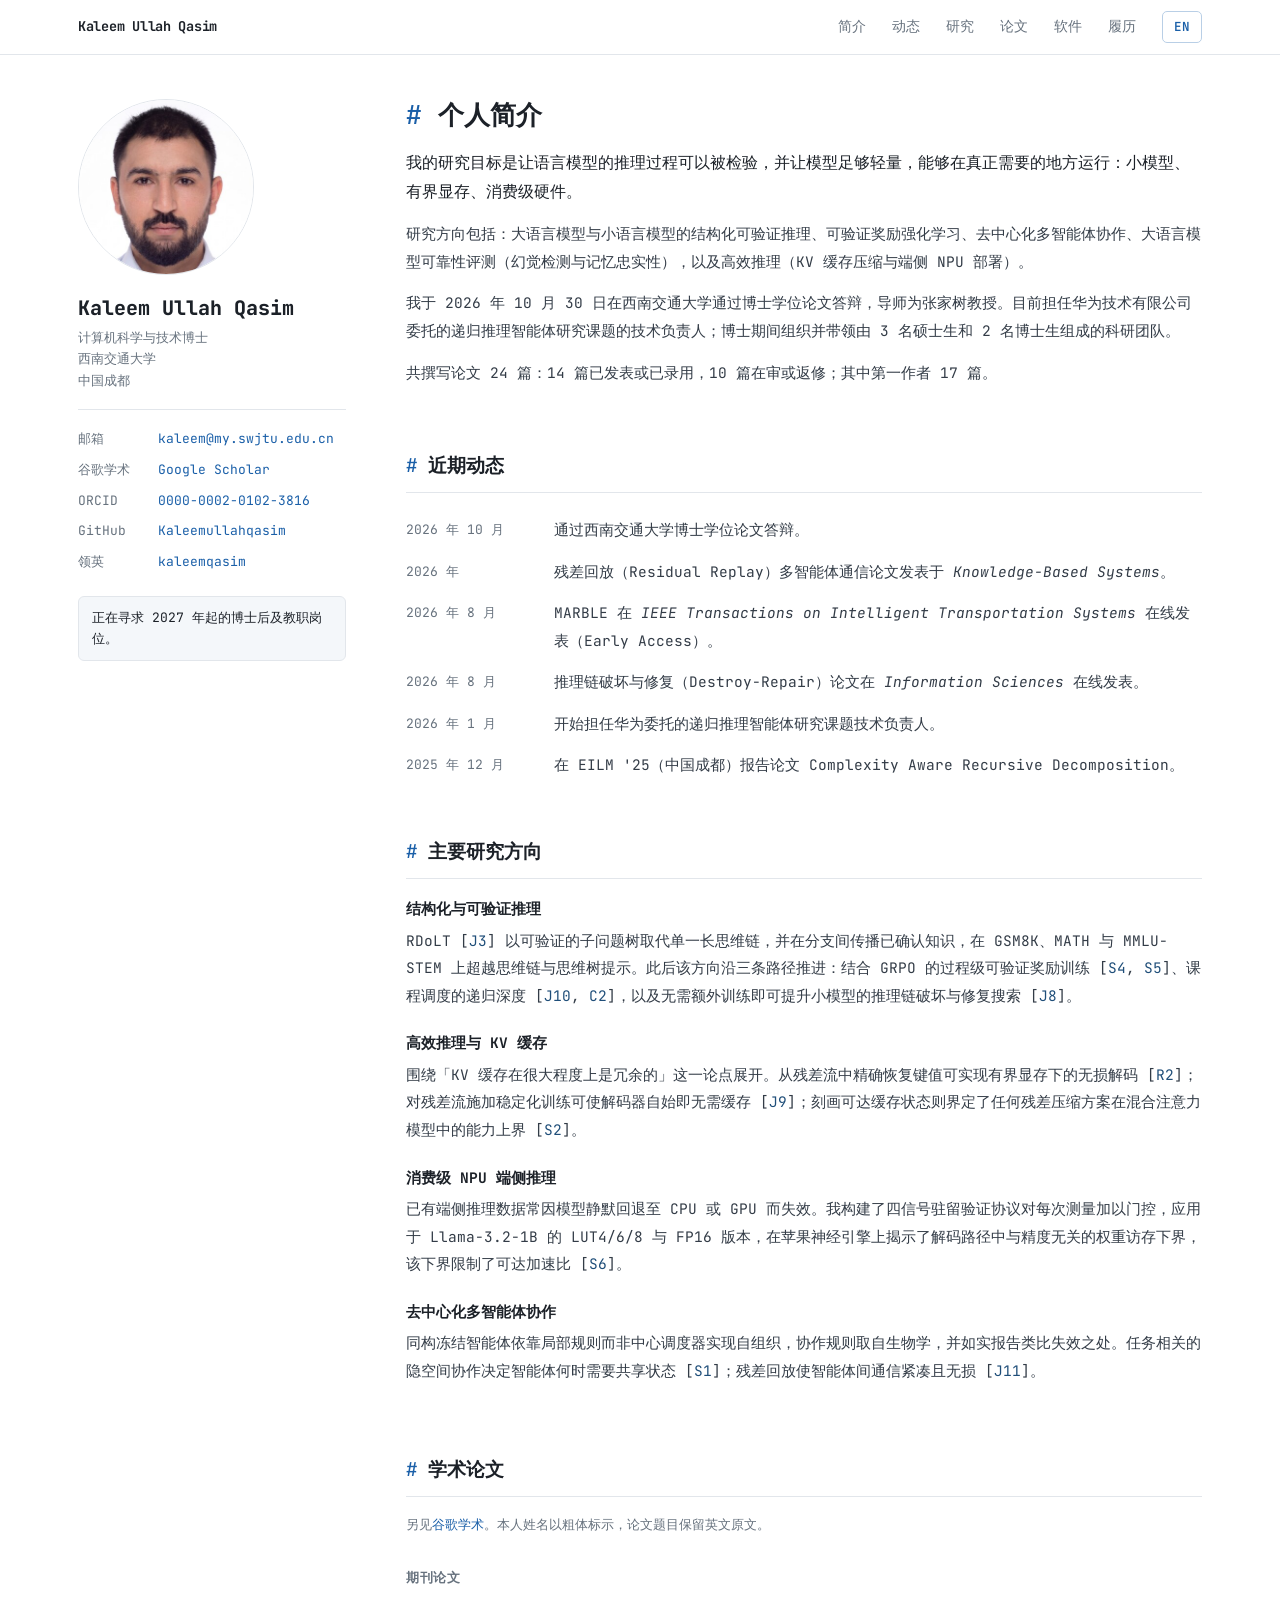
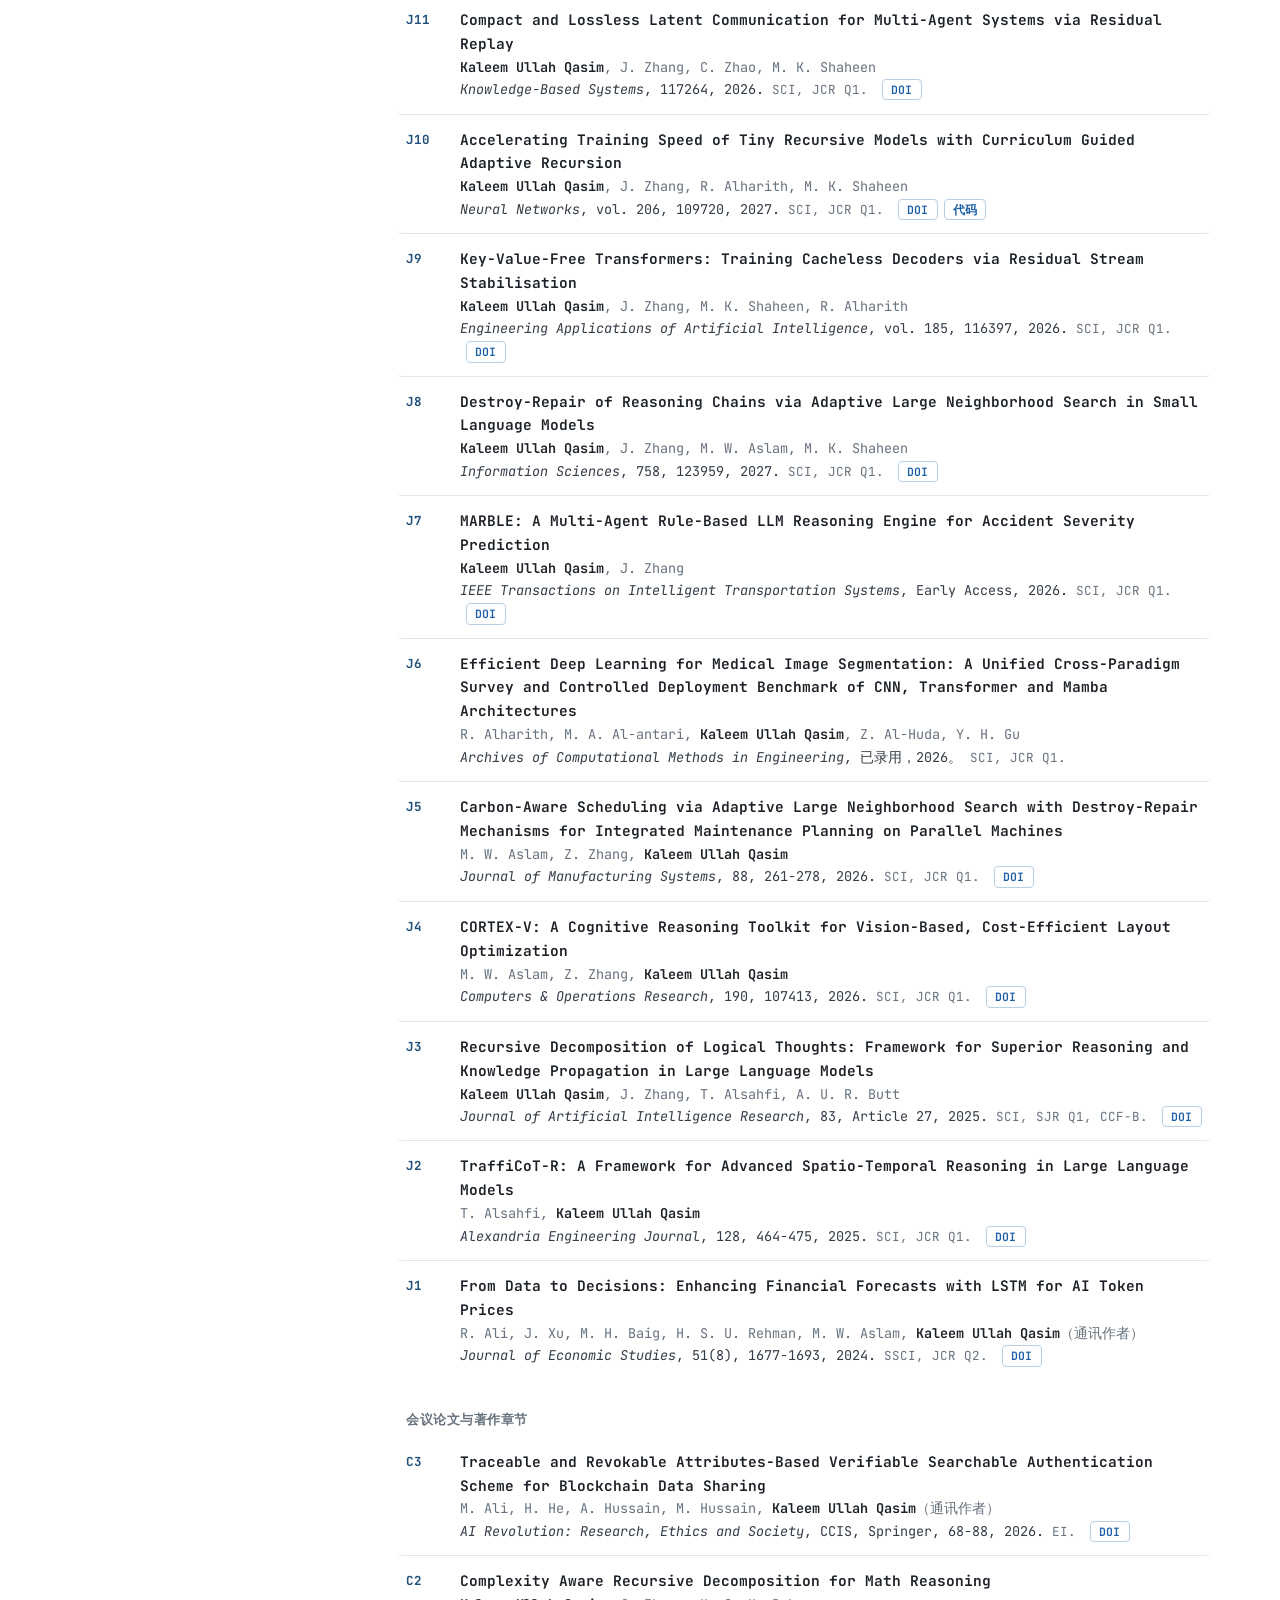
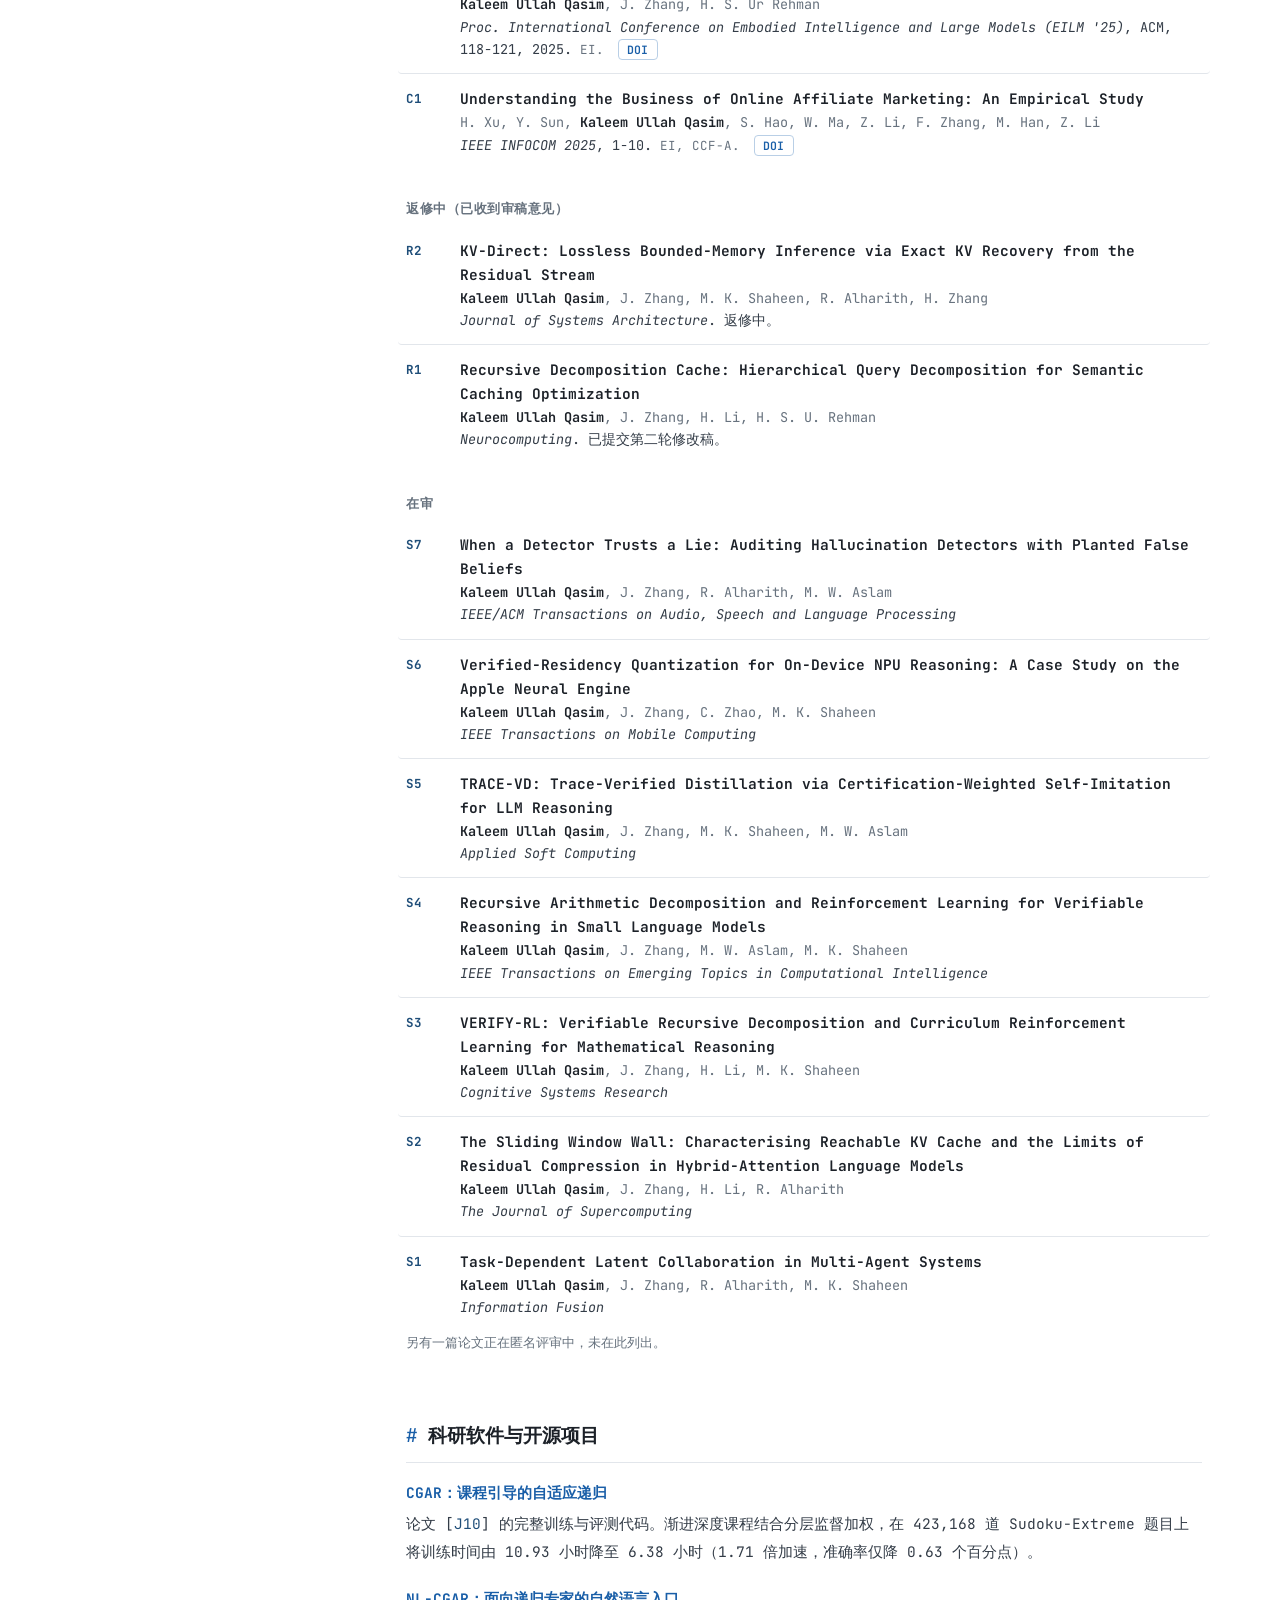
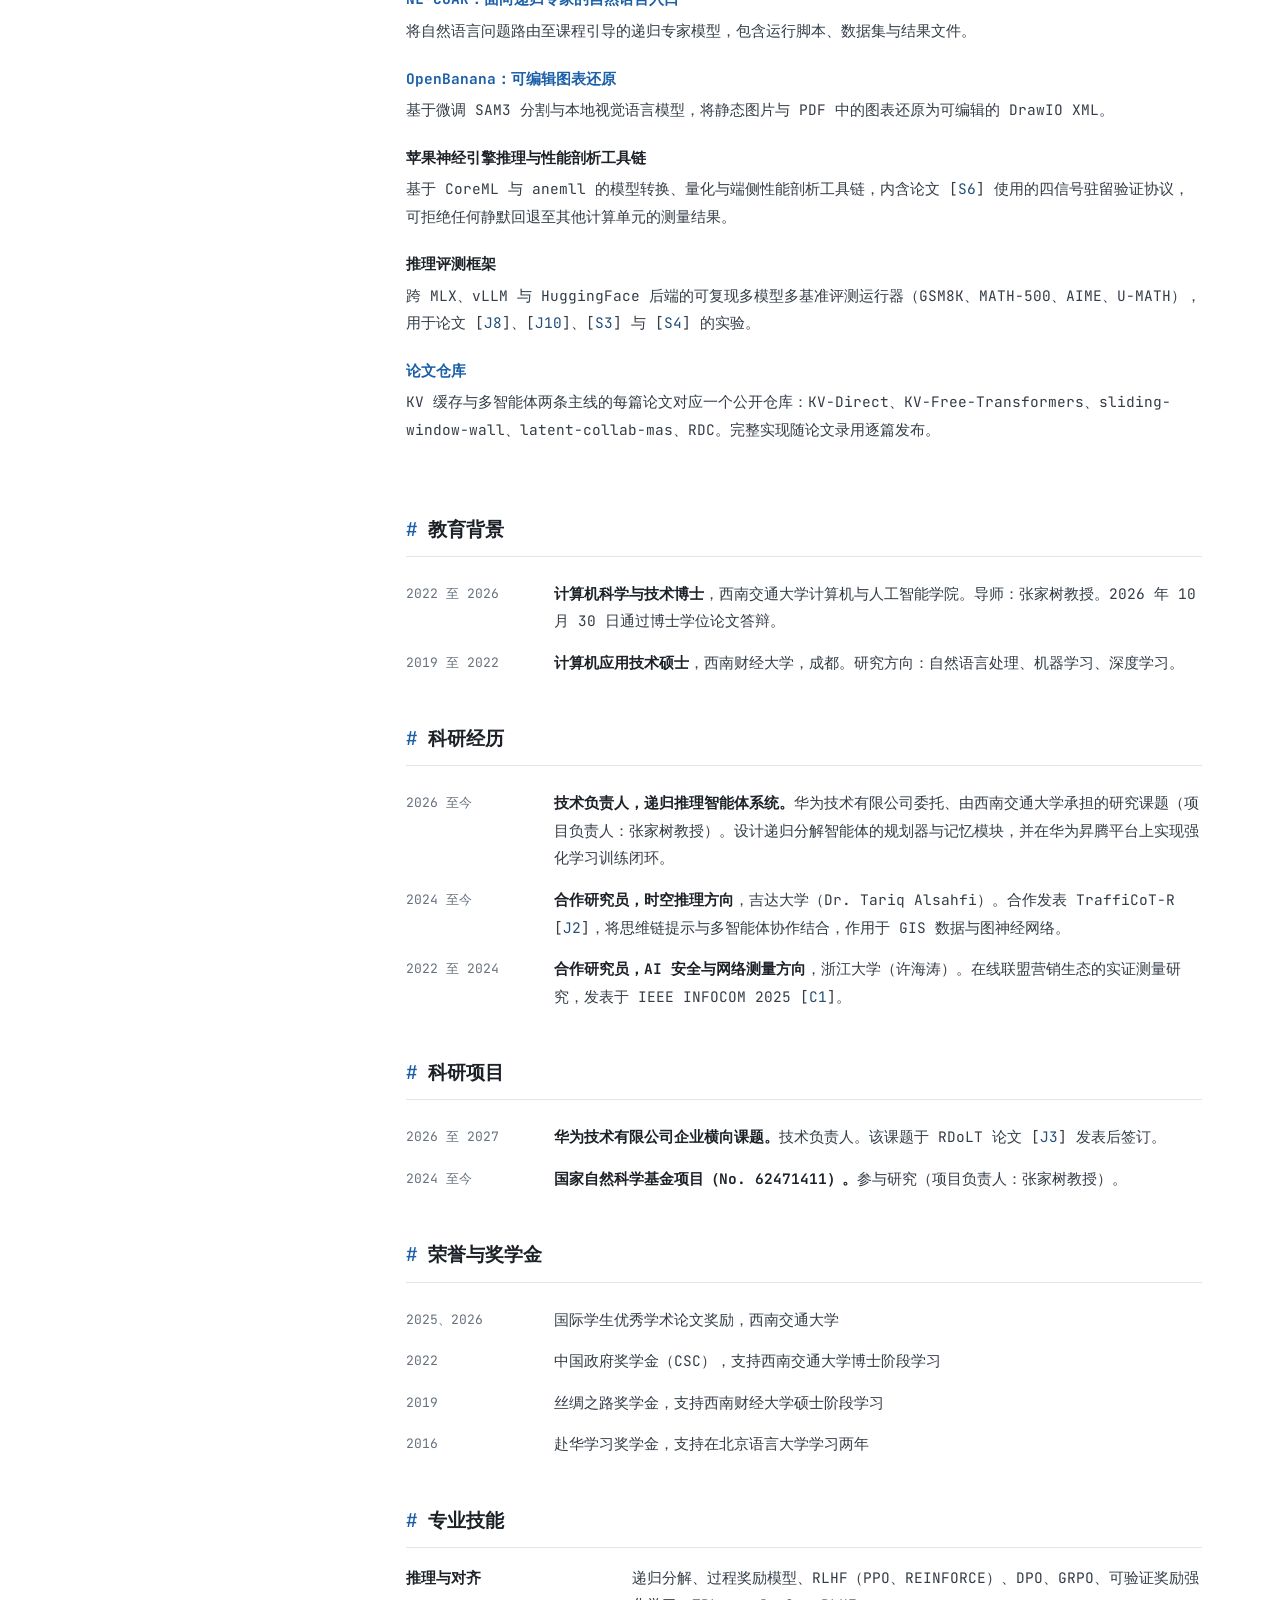
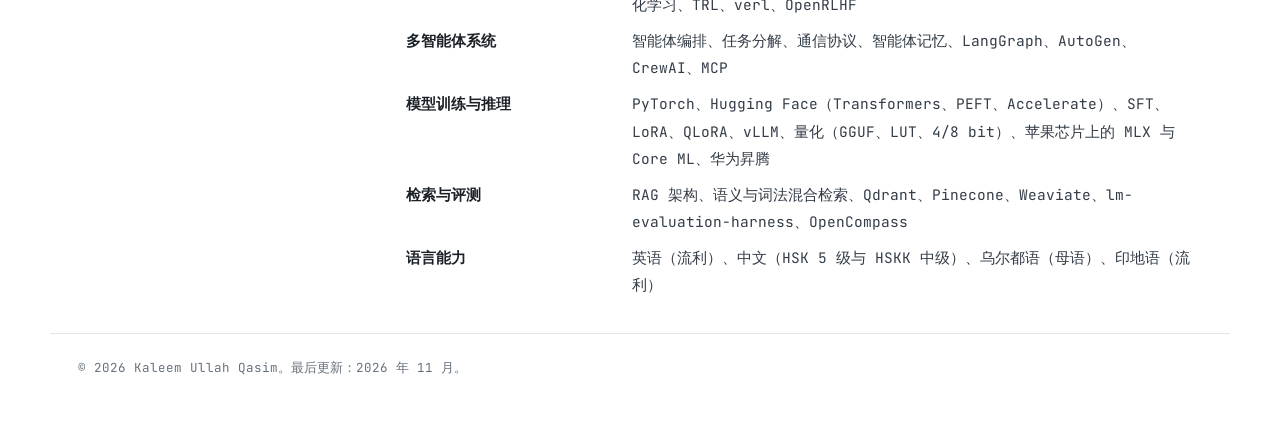
==== zh/index.html @ 7a874a86 "Add Chinese version with language switch, sitemap, robots and search metadata Co-Authored-By: Claude" ====
<!doctype html>
<html lang="zh-CN">
<head>
<meta charset="utf-8">
<meta name="viewport" content="width=device-width, initial-scale=1">
<title>Kaleem Ullah Qasim | 大语言模型推理、多智能体协作与高效推理研究</title>
<meta name="description" content="Kaleem Ullah Qasim，西南交通大学计算机科学与技术博士，研究大语言模型推理、可验证奖励强化学习、多智能体协作、KV 缓存压缩与端侧 NPU 推理。论文、代码与履历。">
<meta name="author" content="Kaleem Ullah Qasim">
<meta name="robots" content="index, follow, max-image-preview:large">
<meta name="theme-color" content="#1f4e79">
<link rel="canonical" href="https://kaleemullahqasim.github.io/zh/">
<link rel="alternate" hreflang="en" href="https://kaleemullahqasim.github.io/">
<link rel="alternate" hreflang="zh-CN" href="https://kaleemullahqasim.github.io/zh/">
<link rel="alternate" hreflang="x-default" href="https://kaleemullahqasim.github.io/">
<meta property="og:type" content="profile">
<meta property="og:site_name" content="Kaleem Ullah Qasim">
<meta property="og:title" content="Kaleem Ullah Qasim | 大语言模型推理、多智能体协作与高效推理研究">
<meta property="og:description" content="Kaleem Ullah Qasim，西南交通大学计算机科学与技术博士，研究大语言模型推理、可验证奖励强化学习、多智能体协作、KV 缓存压缩与端侧 NPU 推理。论文、代码与履历。">
<meta property="og:url" content="https://kaleemullahqasim.github.io/zh/">
<meta property="og:image" content="https://kaleemullahqasim.github.io/photo.jpg">
<meta property="og:locale" content="zh_CN">
<meta property="og:locale:alternate" content="en_US">
<meta property="profile:first_name" content="Kaleem Ullah">
<meta property="profile:last_name" content="Qasim">
<meta name="twitter:card" content="summary">
<meta name="twitter:title" content="Kaleem Ullah Qasim | 大语言模型推理、多智能体协作与高效推理研究">
<meta name="twitter:description" content="Kaleem Ullah Qasim，西南交通大学计算机科学与技术博士，研究大语言模型推理、可验证奖励强化学习、多智能体协作、KV 缓存压缩与端侧 NPU 推理。论文、代码与履历。">
<meta name="twitter:image" content="https://kaleemullahqasim.github.io/photo.jpg">
<link rel="icon" href="../favicon.svg" type="image/svg+xml">
<link rel="preload" href="../fonts/jetbrains-mono-latin-wght-normal.woff2" as="font" type="font/woff2" crossorigin>
<link rel="stylesheet" href="../style.css">
<script type="application/ld+json">
{"@context": "https://schema.org", "@type": "ProfilePage", "inLanguage": "zh-CN", "url": "https://kaleemullahqasim.github.io/zh/", "mainEntity": {"@type": "Person", "name": "Kaleem Ullah Qasim", "alternateName": ["Kaleem Qasim", "K. U. Qasim"], "url": "https://kaleemullahqasim.github.io/", "image": "https://kaleemullahqasim.github.io/photo.jpg", "jobTitle": "AI Researcher, PhD in Computer Science and Technology", "description": "Researcher in LLM reasoning, multi-agent coordination, KV cache compression and on-device NPU inference.", "affiliation": {"@type": "CollegeOrUniversity", "name": "Southwest Jiaotong University", "alternateName": "西南交通大学", "url": "https://www.swjtu.edu.cn/"}, "alumniOf": [{"@type": "CollegeOrUniversity", "name": "Southwest Jiaotong University"}, {"@type": "CollegeOrUniversity", "name": "Southwestern University of Finance and Economics"}], "address": {"@type": "PostalAddress", "addressLocality": "Chengdu", "addressCountry": "CN"}, "email": "mailto:kaleem@my.swjtu.edu.cn", "knowsAbout": ["Large language models", "LLM reasoning", "Small language models", "Recursive decomposition", "Reinforcement learning with verifiable rewards", "Multi-agent systems", "KV cache compression", "Efficient inference", "On-device NPU inference", "Hallucination detection"], "knowsLanguage": ["en", "zh", "ur", "hi"], "sameAs": ["https://scholar.google.com/citations?user=MIH9DcUAAAAJ", "https://orcid.org/0000-0002-0102-3816", "https://github.com/Kaleemullahqasim", "https://linkedin.com/in/kaleemqasim"]}}
</script>
</head>
<body id="top">

<nav>
  <div class="inner">
    <a class="brand" href="#top">Kaleem Ullah Qasim</a>
    <a href="#about">简介</a>
    <a href="#news">动态</a>
    <a href="#research">研究</a>
    <a href="#publications">论文</a>
    <a href="#software">软件</a>
    <a href="#cv">履历</a>
    <a class="lang" href="../" hreflang="en" lang="en" title="Switch to English">EN</a>
  </div>
</nav>

<div class="page">

<aside>
  <img src="../photo.jpg" alt="Kaleem Ullah Qasim 的照片" width="176" height="176">
  <h1 class="name">Kaleem Ullah Qasim</h1>
  <p class="role">计算机科学与技术博士<br>西南交通大学<br>中国成都</p>
  <ul>
    <li><span>邮箱</span><a href="mailto:kaleem@my.swjtu.edu.cn">kaleem@my.swjtu.edu.cn</a></li>
    <li><span>谷歌学术</span><a href="https://scholar.google.com/citations?user=MIH9DcUAAAAJ">Google Scholar</a></li>
    <li><span>ORCID</span><a href="https://orcid.org/0000-0002-0102-3816">0000-0002-0102-3816</a></li>
    <li><span>GitHub</span><a href="https://github.com/Kaleemullahqasim">Kaleemullahqasim</a></li>
    <li><span>领英</span><a href="https://linkedin.com/in/kaleemqasim">kaleemqasim</a></li>
  </ul>
  <p class="open">正在寻求 2027 年起的博士后及教职岗位。</p>
</aside>

<main>

<section id="about">
  <h2 class="top">个人简介</h2>
  <p class="lead">我的研究目标是让语言模型的推理过程可以被检验，并让模型足够轻量，能够在真正需要的地方运行：小模型、有界显存、消费级硬件。</p>
  <p>研究方向包括：大语言模型与小语言模型的结构化可验证推理、可验证奖励强化学习、去中心化多智能体协作、大语言模型可靠性评测（幻觉检测与记忆忠实性），以及高效推理（KV 缓存压缩与端侧 NPU 部署）。</p>
  <p>我于 2026 年 10 月 30 日在西南交通大学通过博士学位论文答辩，导师为张家树教授。目前担任华为技术有限公司委托的递归推理智能体研究课题的技术负责人；博士期间组织并带领由 3 名硕士生和 2 名博士生组成的科研团队。</p>
  <p>共撰写论文 24 篇：14 篇已发表或已录用，10 篇在审或返修；其中第一作者 17 篇。</p>
</section>

<section id="news">
  <h2>近期动态</h2>
  <ul class="rows">
    <li><span class="when">2026 年 10 月</span><span>通过西南交通大学博士学位论文答辩。</span></li>
    <li><span class="when">2026 年</span><span>残差回放（Residual Replay）多智能体通信论文发表于 <i>Knowledge-Based Systems</i>。</span></li>
    <li><span class="when">2026 年 8 月</span><span>MARBLE 在 <i>IEEE Transactions on Intelligent Transportation Systems</i> 在线发表（Early Access）。</span></li>
    <li><span class="when">2026 年 8 月</span><span>推理链破坏与修复（Destroy-Repair）论文在 <i>Information Sciences</i> 在线发表。</span></li>
    <li><span class="when">2026 年 1 月</span><span>开始担任华为委托的递归推理智能体研究课题技术负责人。</span></li>
    <li><span class="when">2025 年 12 月</span><span>在 EILM '25（中国成都）报告论文 Complexity Aware Recursive Decomposition。</span></li>
  </ul>
</section>

<section id="research">
  <h2>主要研究方向</h2>
  <div class="block">
    <h3>结构化与可验证推理</h3>
    <p>RDoLT [<a class="ref" href="#J3">J3</a>] 以可验证的子问题树取代单一长思维链，并在分支间传播已确认知识，在 GSM8K、MATH 与 MMLU-STEM 上超越思维链与思维树提示。此后该方向沿三条路径推进：结合 GRPO 的过程级可验证奖励训练 [<a class="ref" href="#S4">S4</a>, <a class="ref" href="#S5">S5</a>]、课程调度的递归深度 [<a class="ref" href="#J10">J10</a>, <a class="ref" href="#C2">C2</a>]，以及无需额外训练即可提升小模型的推理链破坏与修复搜索 [<a class="ref" href="#J8">J8</a>]。</p>
  </div>
  <div class="block">
    <h3>高效推理与 KV 缓存</h3>
    <p>围绕「KV 缓存在很大程度上是冗余的」这一论点展开。从残差流中精确恢复键值可实现有界显存下的无损解码 [<a class="ref" href="#R2">R2</a>]；对残差流施加稳定化训练可使解码器自始即无需缓存 [<a class="ref" href="#J9">J9</a>]；刻画可达缓存状态则界定了任何残差压缩方案在混合注意力模型中的能力上界 [<a class="ref" href="#S2">S2</a>]。</p>
  </div>
  <div class="block">
    <h3>消费级 NPU 端侧推理</h3>
    <p>已有端侧推理数据常因模型静默回退至 CPU 或 GPU 而失效。我构建了四信号驻留验证协议对每次测量加以门控，应用于 Llama-3.2-1B 的 LUT4/6/8 与 FP16 版本，在苹果神经引擎上揭示了解码路径中与精度无关的权重访存下界，该下界限制了可达加速比 [<a class="ref" href="#S6">S6</a>]。</p>
  </div>
  <div class="block">
    <h3>去中心化多智能体协作</h3>
    <p>同构冻结智能体依靠局部规则而非中心调度器实现自组织，协作规则取自生物学，并如实报告类比失效之处。任务相关的隐空间协作决定智能体何时需要共享状态 [<a class="ref" href="#S1">S1</a>]；残差回放使智能体间通信紧凑且无损 [<a class="ref" href="#J11">J11</a>]。</p>
  </div>
</section>

<section id="publications">
  <h2>学术论文</h2>
  <p class="note">另见<a href="https://scholar.google.com/citations?user=MIH9DcUAAAAJ">谷歌学术</a>。本人姓名以粗体标示，论文题目保留英文原文。</p>

  <h4>期刊论文</h4>
  <ol class="pubs">
    <li id="J11"><span class="tag">J11</span><div>
      <span class="title">Compact and Lossless Latent Communication for Multi-Agent Systems via Residual Replay</span>
      <span class="authors"><b>Kaleem Ullah Qasim</b>, J. Zhang, C. Zhao, M. K. Shaheen</span>
      <span class="venue"><i>Knowledge-Based Systems</i>, 117264, 2026. <span class="rank">SCI, JCR Q1.</span> <a class="btn" href="https://doi.org/10.1016/j.knosys.2026.117264">DOI</a></span>
    </div></li>
    <li id="J10"><span class="tag">J10</span><div>
      <span class="title">Accelerating Training Speed of Tiny Recursive Models with Curriculum Guided Adaptive Recursion</span>
      <span class="authors"><b>Kaleem Ullah Qasim</b>, J. Zhang, R. Alharith, M. K. Shaheen</span>
      <span class="venue"><i>Neural Networks</i>, vol. 206, 109720, 2027. <span class="rank">SCI, JCR Q1.</span> <a class="btn" href="https://doi.org/10.1016/j.neunet.2026.109720">DOI</a><a class="btn" href="https://github.com/Kaleemullahqasim/CGAR">代码</a></span>
    </div></li>
    <li id="J9"><span class="tag">J9</span><div>
      <span class="title">Key-Value-Free Transformers: Training Cacheless Decoders via Residual Stream Stabilisation</span>
      <span class="authors"><b>Kaleem Ullah Qasim</b>, J. Zhang, M. K. Shaheen, R. Alharith</span>
      <span class="venue"><i>Engineering Applications of Artificial Intelligence</i>, vol. 185, 116397, 2026. <span class="rank">SCI, JCR Q1.</span> <a class="btn" href="https://doi.org/10.1016/j.engappai.2026.116397">DOI</a></span>
    </div></li>
    <li id="J8"><span class="tag">J8</span><div>
      <span class="title">Destroy-Repair of Reasoning Chains via Adaptive Large Neighborhood Search in Small Language Models</span>
      <span class="authors"><b>Kaleem Ullah Qasim</b>, J. Zhang, M. W. Aslam, M. K. Shaheen</span>
      <span class="venue"><i>Information Sciences</i>, 758, 123959, 2027. <span class="rank">SCI, JCR Q1.</span> <a class="btn" href="https://doi.org/10.1016/j.ins.2026.123959">DOI</a></span>
    </div></li>
    <li id="J7"><span class="tag">J7</span><div>
      <span class="title">MARBLE: A Multi-Agent Rule-Based LLM Reasoning Engine for Accident Severity Prediction</span>
      <span class="authors"><b>Kaleem Ullah Qasim</b>, J. Zhang</span>
      <span class="venue"><i>IEEE Transactions on Intelligent Transportation Systems</i>, Early Access, 2026. <span class="rank">SCI, JCR Q1.</span> <a class="btn" href="https://doi.org/10.1109/TITS.2026.3715630">DOI</a></span>
    </div></li>
    <li id="J6"><span class="tag">J6</span><div>
      <span class="title">Efficient Deep Learning for Medical Image Segmentation: A Unified Cross-Paradigm Survey and Controlled Deployment Benchmark of CNN, Transformer and Mamba Architectures</span>
      <span class="authors">R. Alharith, M. A. Al-antari, <b>Kaleem Ullah Qasim</b>, Z. Al-Huda, Y. H. Gu</span>
      <span class="venue"><i>Archives of Computational Methods in Engineering</i>, 已录用，2026。 <span class="rank">SCI, JCR Q1.</span></span>
    </div></li>
    <li id="J5"><span class="tag">J5</span><div>
      <span class="title">Carbon-Aware Scheduling via Adaptive Large Neighborhood Search with Destroy-Repair Mechanisms for Integrated Maintenance Planning on Parallel Machines</span>
      <span class="authors">M. W. Aslam, Z. Zhang, <b>Kaleem Ullah Qasim</b></span>
      <span class="venue"><i>Journal of Manufacturing Systems</i>, 88, 261-278, 2026. <span class="rank">SCI, JCR Q1.</span> <a class="btn" href="https://doi.org/10.1016/j.jmsy.2026.06.006">DOI</a></span>
    </div></li>
    <li id="J4"><span class="tag">J4</span><div>
      <span class="title">CORTEX-V: A Cognitive Reasoning Toolkit for Vision-Based, Cost-Efficient Layout Optimization</span>
      <span class="authors">M. W. Aslam, Z. Zhang, <b>Kaleem Ullah Qasim</b></span>
      <span class="venue"><i>Computers &amp; Operations Research</i>, 190, 107413, 2026. <span class="rank">SCI, JCR Q1.</span> <a class="btn" href="https://doi.org/10.1016/j.cor.2026.107413">DOI</a></span>
    </div></li>
    <li id="J3"><span class="tag">J3</span><div>
      <span class="title">Recursive Decomposition of Logical Thoughts: Framework for Superior Reasoning and Knowledge Propagation in Large Language Models</span>
      <span class="authors"><b>Kaleem Ullah Qasim</b>, J. Zhang, T. Alsahfi, A. U. R. Butt</span>
      <span class="venue"><i>Journal of Artificial Intelligence Research</i>, 83, Article 27, 2025. <span class="rank">SCI, SJR Q1, CCF-B.</span> <a class="btn" href="https://doi.org/10.1613/jair.1.18562">DOI</a></span>
    </div></li>
    <li id="J2"><span class="tag">J2</span><div>
      <span class="title">TraffiCoT-R: A Framework for Advanced Spatio-Temporal Reasoning in Large Language Models</span>
      <span class="authors">T. Alsahfi, <b>Kaleem Ullah Qasim</b></span>
      <span class="venue"><i>Alexandria Engineering Journal</i>, 128, 464-475, 2025. <span class="rank">SCI, JCR Q1.</span> <a class="btn" href="https://doi.org/10.1016/j.aej.2025.05.027">DOI</a></span>
    </div></li>
    <li id="J1"><span class="tag">J1</span><div>
      <span class="title">From Data to Decisions: Enhancing Financial Forecasts with LSTM for AI Token Prices</span>
      <span class="authors">R. Ali, J. Xu, M. H. Baig, H. S. U. Rehman, M. W. Aslam, <b>Kaleem Ullah Qasim</b>（通讯作者）</span>
      <span class="venue"><i>Journal of Economic Studies</i>, 51(8), 1677-1693, 2024. <span class="rank">SSCI, JCR Q2.</span> <a class="btn" href="https://doi.org/10.1108/JES-01-2024-0022">DOI</a></span>
    </div></li>
  </ol>

  <h4>会议论文与著作章节</h4>
  <ol class="pubs">
    <li id="C3"><span class="tag">C3</span><div>
      <span class="title">Traceable and Revokable Attributes-Based Verifiable Searchable Authentication Scheme for Blockchain Data Sharing</span>
      <span class="authors">M. Ali, H. He, A. Hussain, M. Hussain, <b>Kaleem Ullah Qasim</b>（通讯作者）</span>
      <span class="venue"><i>AI Revolution: Research, Ethics and Society</i>, CCIS, Springer, 68-88, 2026. <span class="rank">EI.</span> <a class="btn" href="https://doi.org/10.1007/978-3-032-12930-7_6">DOI</a></span>
    </div></li>
    <li id="C2"><span class="tag">C2</span><div>
      <span class="title">Complexity Aware Recursive Decomposition for Math Reasoning</span>
      <span class="authors"><b>Kaleem Ullah Qasim</b>, J. Zhang, H. S. Ur Rehman</span>
      <span class="venue"><i>Proc. International Conference on Embodied Intelligence and Large Models (EILM '25)</i>, ACM, 118-121, 2025. <span class="rank">EI.</span> <a class="btn" href="https://doi.org/10.1145/3788731.3788750">DOI</a></span>
    </div></li>
    <li id="C1"><span class="tag">C1</span><div>
      <span class="title">Understanding the Business of Online Affiliate Marketing: An Empirical Study</span>
      <span class="authors">H. Xu, Y. Sun, <b>Kaleem Ullah Qasim</b>, S. Hao, W. Ma, Z. Li, F. Zhang, M. Han, Z. Li</span>
      <span class="venue"><i>IEEE INFOCOM 2025</i>, 1-10. <span class="rank">EI, CCF-A.</span> <a class="btn" href="https://doi.org/10.1109/INFOCOM55648.2025.11044696">DOI</a></span>
    </div></li>
  </ol>

  <h4>返修中（已收到审稿意见）</h4>
  <ol class="pubs">
    <li id="R2"><span class="tag">R2</span><div>
      <span class="title">KV-Direct: Lossless Bounded-Memory Inference via Exact KV Recovery from the Residual Stream</span>
      <span class="authors"><b>Kaleem Ullah Qasim</b>, J. Zhang, M. K. Shaheen, R. Alharith, H. Zhang</span>
      <span class="venue"><i>Journal of Systems Architecture</i>. 返修中。</span>
    </div></li>
    <li id="R1"><span class="tag">R1</span><div>
      <span class="title">Recursive Decomposition Cache: Hierarchical Query Decomposition for Semantic Caching Optimization</span>
      <span class="authors"><b>Kaleem Ullah Qasim</b>, J. Zhang, H. Li, H. S. U. Rehman</span>
      <span class="venue"><i>Neurocomputing</i>. 已提交第二轮修改稿。</span>
    </div></li>
  </ol>

  <h4>在审</h4>
  <ol class="pubs">
    <li id="S7"><span class="tag">S7</span><div>
      <span class="title">When a Detector Trusts a Lie: Auditing Hallucination Detectors with Planted False Beliefs</span>
      <span class="authors"><b>Kaleem Ullah Qasim</b>, J. Zhang, R. Alharith, M. W. Aslam</span>
      <span class="venue"><i>IEEE/ACM Transactions on Audio, Speech and Language Processing</i></span>
    </div></li>
    <li id="S6"><span class="tag">S6</span><div>
      <span class="title">Verified-Residency Quantization for On-Device NPU Reasoning: A Case Study on the Apple Neural Engine</span>
      <span class="authors"><b>Kaleem Ullah Qasim</b>, J. Zhang, C. Zhao, M. K. Shaheen</span>
      <span class="venue"><i>IEEE Transactions on Mobile Computing</i></span>
    </div></li>
    <li id="S5"><span class="tag">S5</span><div>
      <span class="title">TRACE-VD: Trace-Verified Distillation via Certification-Weighted Self-Imitation for LLM Reasoning</span>
      <span class="authors"><b>Kaleem Ullah Qasim</b>, J. Zhang, M. K. Shaheen, M. W. Aslam</span>
      <span class="venue"><i>Applied Soft Computing</i></span>
    </div></li>
    <li id="S4"><span class="tag">S4</span><div>
      <span class="title">Recursive Arithmetic Decomposition and Reinforcement Learning for Verifiable Reasoning in Small Language Models</span>
      <span class="authors"><b>Kaleem Ullah Qasim</b>, J. Zhang, M. W. Aslam, M. K. Shaheen</span>
      <span class="venue"><i>IEEE Transactions on Emerging Topics in Computational Intelligence</i></span>
    </div></li>
    <li id="S3"><span class="tag">S3</span><div>
      <span class="title">VERIFY-RL: Verifiable Recursive Decomposition and Curriculum Reinforcement Learning for Mathematical Reasoning</span>
      <span class="authors"><b>Kaleem Ullah Qasim</b>, J. Zhang, H. Li, M. K. Shaheen</span>
      <span class="venue"><i>Cognitive Systems Research</i></span>
    </div></li>
    <li id="S2"><span class="tag">S2</span><div>
      <span class="title">The Sliding Window Wall: Characterising Reachable KV Cache and the Limits of Residual Compression in Hybrid-Attention Language Models</span>
      <span class="authors"><b>Kaleem Ullah Qasim</b>, J. Zhang, H. Li, R. Alharith</span>
      <span class="venue"><i>The Journal of Supercomputing</i></span>
    </div></li>
    <li id="S1"><span class="tag">S1</span><div>
      <span class="title">Task-Dependent Latent Collaboration in Multi-Agent Systems</span>
      <span class="authors"><b>Kaleem Ullah Qasim</b>, J. Zhang, R. Alharith, M. K. Shaheen</span>
      <span class="venue"><i>Information Fusion</i></span>
    </div></li>
  </ol>
  <p class="note">另有一篇论文正在匿名评审中，未在此列出。</p>
</section>

<section id="software">
  <h2>科研软件与开源项目</h2>
  <div class="block">
    <h3><a href="https://github.com/Kaleemullahqasim/CGAR">CGAR：课程引导的自适应递归</a></h3>
    <p>论文 [<a class="ref" href="#J10">J10</a>] 的完整训练与评测代码。渐进深度课程结合分层监督加权，在 423,168 道 Sudoku-Extreme 题目上将训练时间由 10.93 小时降至 6.38 小时（1.71 倍加速，准确率仅降 0.63 个百分点）。</p>
  </div>
  <div class="block">
    <h3><a href="https://github.com/Kaleemullahqasim/NL-CGAR">NL-CGAR：面向递归专家的自然语言入口</a></h3>
    <p>将自然语言问题路由至课程引导的递归专家模型，包含运行脚本、数据集与结果文件。</p>
  </div>
  <div class="block">
    <h3><a href="https://github.com/Kaleemullahqasim/openbanana">OpenBanana：可编辑图表还原</a></h3>
    <p>基于微调 SAM3 分割与本地视觉语言模型，将静态图片与 PDF 中的图表还原为可编辑的 DrawIO XML。</p>
  </div>
  <div class="block">
    <h3>苹果神经引擎推理与性能剖析工具链</h3>
    <p>基于 CoreML 与 anemll 的模型转换、量化与端侧性能剖析工具链，内含论文 [<a class="ref" href="#S6">S6</a>] 使用的四信号驻留验证协议，可拒绝任何静默回退至其他计算单元的测量结果。</p>
  </div>
  <div class="block">
    <h3>推理评测框架</h3>
    <p>跨 MLX、vLLM 与 HuggingFace 后端的可复现多模型多基准评测运行器（GSM8K、MATH-500、AIME、U-MATH），用于论文 [<a class="ref" href="#J8">J8</a>]、[<a class="ref" href="#J10">J10</a>]、[<a class="ref" href="#S3">S3</a>] 与 [<a class="ref" href="#S4">S4</a>] 的实验。</p>
  </div>
  <div class="block">
    <h3><a href="https://github.com/Kaleemullahqasim">论文仓库</a></h3>
    <p>KV 缓存与多智能体两条主线的每篇论文对应一个公开仓库：KV-Direct、KV-Free-Transformers、sliding-window-wall、latent-collab-mas、RDC。完整实现随论文录用逐篇发布。</p>
  </div>
</section>

<section id="cv">
  <h2>教育背景</h2>
  <ul class="rows">
    <li><span class="when">2022 至 2026</span><span><b>计算机科学与技术博士</b>，西南交通大学计算机与人工智能学院。导师：张家树教授。2026 年 10 月 30 日通过博士学位论文答辩。</span></li>
    <li><span class="when">2019 至 2022</span><span><b>计算机应用技术硕士</b>，西南财经大学，成都。研究方向：自然语言处理、机器学习、深度学习。</span></li>
  </ul>

  <h2>科研经历</h2>
  <ul class="rows">
    <li><span class="when">2026 至今</span><span><b>技术负责人，递归推理智能体系统。</b>华为技术有限公司委托、由西南交通大学承担的研究课题（项目负责人：张家树教授）。设计递归分解智能体的规划器与记忆模块，并在华为昇腾平台上实现强化学习训练闭环。</span></li>
    <li><span class="when">2024 至今</span><span><b>合作研究员，时空推理方向</b>，吉达大学（Dr. Tariq Alsahfi）。合作发表 TraffiCoT-R [<a class="ref" href="#J2">J2</a>]，将思维链提示与多智能体协作结合，作用于 GIS 数据与图神经网络。</span></li>
    <li><span class="when">2022 至 2024</span><span><b>合作研究员，AI 安全与网络测量方向</b>，浙江大学（许海涛）。在线联盟营销生态的实证测量研究，发表于 IEEE INFOCOM 2025 [<a class="ref" href="#C1">C1</a>]。</span></li>
  </ul>

  <h2>科研项目</h2>
  <ul class="rows">
    <li><span class="when">2026 至 2027</span><span><b>华为技术有限公司企业横向课题。</b>技术负责人。该课题于 RDoLT 论文 [<a class="ref" href="#J3">J3</a>] 发表后签订。</span></li>
    <li><span class="when">2024 至今</span><span><b>国家自然科学基金项目（No. 62471411）。</b>参与研究（项目负责人：张家树教授）。</span></li>
  </ul>

  <h2>荣誉与奖学金</h2>
  <ul class="rows">
    <li><span class="when">2025、2026</span><span>国际学生优秀学术论文奖励，西南交通大学</span></li>
    <li><span class="when">2022</span><span>中国政府奖学金（CSC），支持西南交通大学博士阶段学习</span></li>
    <li><span class="when">2019</span><span>丝绸之路奖学金，支持西南财经大学硕士阶段学习</span></li>
    <li><span class="when">2016</span><span>赴华学习奖学金，支持在北京语言大学学习两年</span></li>
  </ul>

  <h2>专业技能</h2>
  <dl class="skills">
    <dt>推理与对齐</dt><dd>递归分解、过程奖励模型、RLHF（PPO、REINFORCE）、DPO、GRPO、可验证奖励强化学习、TRL、verl、OpenRLHF</dd>
    <dt>多智能体系统</dt><dd>智能体编排、任务分解、通信协议、智能体记忆、LangGraph、AutoGen、CrewAI、MCP</dd>
    <dt>模型训练与推理</dt><dd>PyTorch、Hugging Face（Transformers、PEFT、Accelerate）、SFT、LoRA、QLoRA、vLLM、量化（GGUF、LUT、4/8 bit）、苹果芯片上的 MLX 与 Core ML、华为昇腾</dd>
    <dt>检索与评测</dt><dd>RAG 架构、语义与词法混合检索、Qdrant、Pinecone、Weaviate、lm-evaluation-harness、OpenCompass</dd>
    <dt>语言能力</dt><dd>英语（流利）、中文（HSK 5 级与 HSKK 中级）、乌尔都语（母语）、印地语（流利）</dd>
  </dl>
</section>

</main>
</div>

<footer>&copy; 2026 Kaleem Ullah Qasim。最后更新：2026 年 11 月。</footer>

</body>
</html>
---- style.css ----
@font-face {
  font-family: "JetBrains Mono";
  src: url("fonts/jetbrains-mono-latin-wght-normal.woff2") format("woff2");
  font-weight: 100 800; font-style: normal; font-display: swap;
}
@font-face {
  font-family: "JetBrains Mono";
  src: url("fonts/jetbrains-mono-latin-wght-italic.woff2") format("woff2");
  font-weight: 100 800; font-style: italic; font-display: swap;
}
:root {
  color-scheme: light;
  --bg: #ffffff;
  --text: #1c2128;
  --body: #333c47;
  --muted: #67727e;
  --accent: #1f4e79;
  --link: #1a5fa8;
  --line: #e2e6eb;
  --soft: #f4f7fa;
  --mark: #eaf2fb;
  --mono: "JetBrains Mono", ui-monospace, "SF Mono", Menlo, Consolas, "PingFang SC", "Microsoft YaHei", monospace;
}
* { box-sizing: border-box; }
html { scroll-behavior: smooth; scroll-padding-top: 76px; }
body {
  margin: 0; background: var(--bg); color: var(--body);
  font: 400 14.5px/1.75 var(--mono);
  letter-spacing: -0.01em;
  font-feature-settings: "calt" 0;
  -webkit-text-size-adjust: 100%;
  -webkit-font-smoothing: antialiased;
}
a { color: var(--link); text-decoration: none; }
a:hover { text-decoration: underline; text-underline-offset: 3px; }
b, strong { font-weight: 650; color: var(--text); }
::selection { background: var(--mark); }

/* top bar */
nav { position: sticky; top: 0; z-index: 5; background: rgba(255,255,255,0.94); backdrop-filter: blur(8px); border-bottom: 1px solid var(--line); }
nav .inner { max-width: 1180px; margin: 0 auto; padding: 0 28px; height: 54px; display: flex; align-items: center; gap: 26px; overflow-x: auto; white-space: nowrap; }
nav .brand { font-weight: 700; color: var(--text); margin-right: auto; letter-spacing: -0.02em; }
nav a { color: var(--muted); font-size: 13.5px; }
nav a:hover { color: var(--accent); text-decoration: none; }
nav a.lang { color: var(--link); font-weight: 600; font-size: 12.5px; padding: 3px 11px; border: 1px solid #b9cfe6; border-radius: 5px; }
nav a.lang:hover { background: var(--link); border-color: var(--link); color: #fff; }

/* two columns: sidebar + content */
.page { max-width: 1180px; margin: 0 auto; padding: 44px 28px 24px; display: grid; grid-template-columns: 268px minmax(0, 1fr); gap: 60px; }
aside { position: sticky; top: 98px; align-self: start; }
aside img { width: 176px; height: 176px; border-radius: 50%; object-fit: cover; object-position: 50% 22%; border: 1px solid var(--line); display: block; }
aside .name { font-size: 20px; font-weight: 750; color: var(--text); margin: 20px 0 6px; line-height: 1.3; letter-spacing: -0.03em; }
aside .role { color: var(--muted); font-size: 13px; margin: 0 0 18px; line-height: 1.65; }
aside ul { list-style: none; padding: 14px 0 0; margin: 0; font-size: 13px; border-top: 1px solid var(--line); }
aside li { padding: 3px 0; display: flex; }
aside li span { color: var(--muted); flex: none; width: 76px; }
aside .open { margin: 18px 0 0; padding: 11px 13px; background: var(--soft); border: 1px solid var(--line); border-radius: 6px; font-size: 13px; line-height: 1.6; color: var(--text); }

main { max-width: 820px; }
main section { padding-bottom: 10px; }
h1, h2, h3, h4 { color: var(--text); letter-spacing: -0.03em; }
h2 { font-size: 19px; font-weight: 700; margin: 38px 0 16px; padding-bottom: 8px; border-bottom: 1px solid var(--line); }
h2::before { content: "# "; color: var(--link); font-weight: 500; }
h2.top { font-size: 26px; font-weight: 750; margin: 0 0 16px; padding: 0; border: 0; line-height: 1.25; }
h3 { font-size: 14.5px; font-weight: 700; margin: 0 0 4px; }
h4 { font-size: 12px; font-weight: 600; text-transform: uppercase; letter-spacing: 0.08em; color: var(--muted); margin: 28px 0 4px; }
p { margin: 0 0 14px; }
.lead { color: var(--text); font-size: 15.5px; }
.note { color: var(--muted); font-size: 13px; }

/* dated rows: news, education, honours */
ul.rows { list-style: none; padding: 0; margin: 0; }
ul.rows li { display: grid; grid-template-columns: 132px 1fr; gap: 16px; padding: 7px 0; }
ul.rows .when { color: var(--muted); font-size: 13px; padding-top: 2px; }

.block { margin-bottom: 20px; }
.block p { margin: 0; }
a.ref { color: var(--accent); }

/* publications */
ol.pubs { list-style: none; padding: 0; margin: 0; }
ol.pubs li { display: grid; grid-template-columns: 44px 1fr; gap: 10px; padding: 13px 8px; margin: 0 -8px; border-bottom: 1px solid var(--line); line-height: 1.65; border-radius: 4px; }
ol.pubs li:last-child { border-bottom: 0; }
ol.pubs li:target { background: var(--mark); }
.tag { font-size: 12.5px; font-weight: 700; color: var(--accent); padding-top: 2px; }
.title { font-weight: 650; color: var(--text); display: block; }
.authors { color: var(--muted); display: block; font-size: 13.5px; }
.authors b { color: var(--text); font-weight: 650; }
.venue { display: block; font-size: 13.5px; }
.rank { color: var(--muted); font-size: 12.5px; }
.btn { display: inline-block; font-size: 11.5px; font-weight: 600; padding: 0 8px; margin-left: 6px; border: 1px solid #b9cfe6; border-radius: 4px; line-height: 1.7; letter-spacing: 0.02em; }
.btn:hover { background: var(--link); border-color: var(--link); color: #fff; text-decoration: none; }

dl.skills { margin: 0; display: grid; grid-template-columns: 210px 1fr; gap: 8px 16px; }
dl.skills dt { font-weight: 650; color: var(--text); }
dl.skills dd { margin: 0; }

footer { max-width: 1180px; margin: 0 auto; padding: 22px 28px 46px; color: var(--muted); font-size: 12.5px; border-top: 1px solid var(--line); }

@media (max-width: 860px) {
  body { font-size: 14px; }
  .page { grid-template-columns: 1fr; gap: 28px; padding: 28px 20px 20px; }
  nav .inner, footer { padding-left: 20px; padding-right: 20px; }
  aside { position: static; text-align: center; }
  aside img { width: 136px; height: 136px; margin: 0 auto; }
  aside ul { display: flex; flex-wrap: wrap; justify-content: center; gap: 2px 18px; }
  aside li span { display: none; }
  nav .brand { display: none; }
  nav a.lang { order: -1; }
  ul.rows li { grid-template-columns: 1fr; gap: 0; }
  dl.skills { grid-template-columns: 1fr; gap: 0; }
  dl.skills dd { margin-bottom: 12px; }
  ol.pubs li { grid-template-columns: 34px 1fr; gap: 6px; }
}

@media print {
  nav, .open { display: none; }
  body { font-size: 10.5pt; }
  .page { display: block; padding: 0; }
  aside { position: static; margin-bottom: 18pt; }
  aside img { width: 90px; height: 90px; }
  main { max-width: none; }
  ol.pubs li, .block, ul.rows li { break-inside: avoid; }
  a { color: inherit; }
}

/* Chinese pages */
:lang(zh-CN) body, html:lang(zh-CN) body { letter-spacing: 0; line-height: 1.9; }
html:lang(zh-CN) h1, html:lang(zh-CN) h2, html:lang(zh-CN) h3 { letter-spacing: 0; }
html:lang(zh-CN) h4 { letter-spacing: 0.04em; font-size: 13px; }
html:lang(zh-CN) aside li span { width: 80px; }
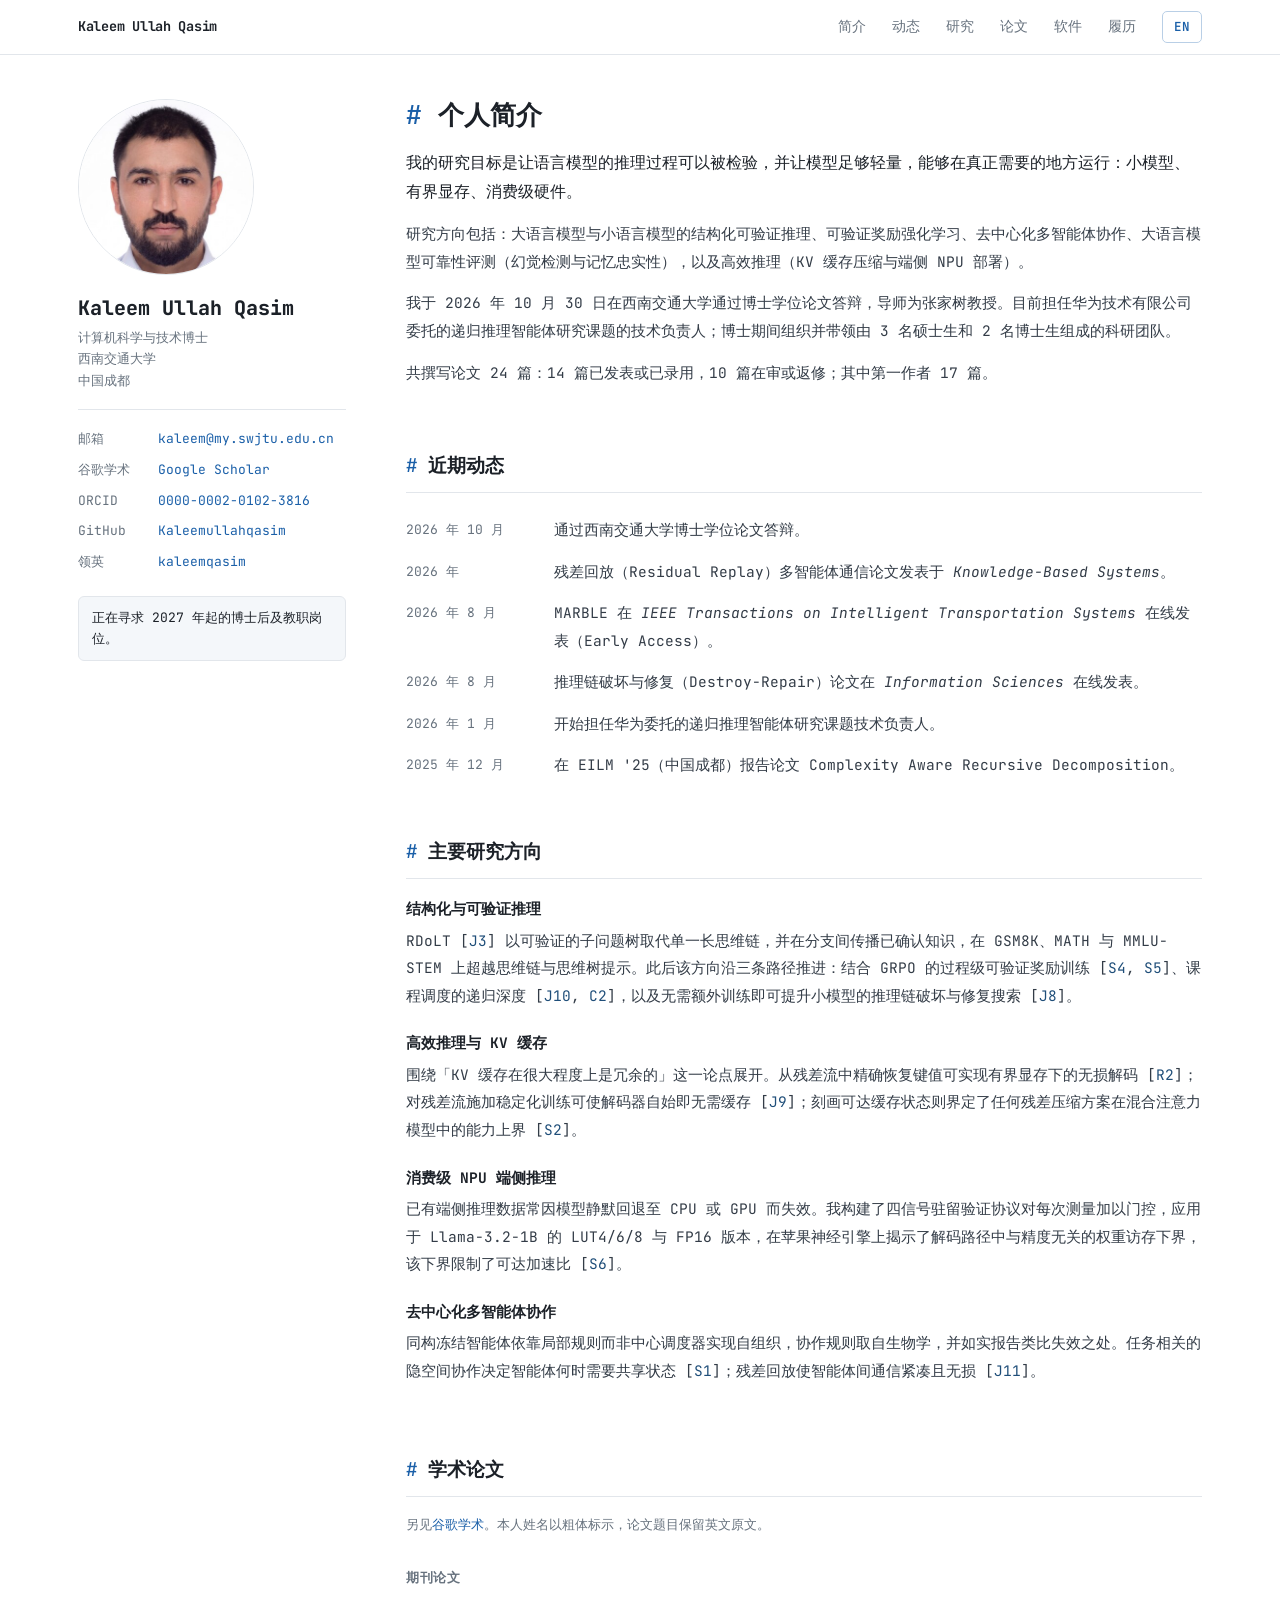
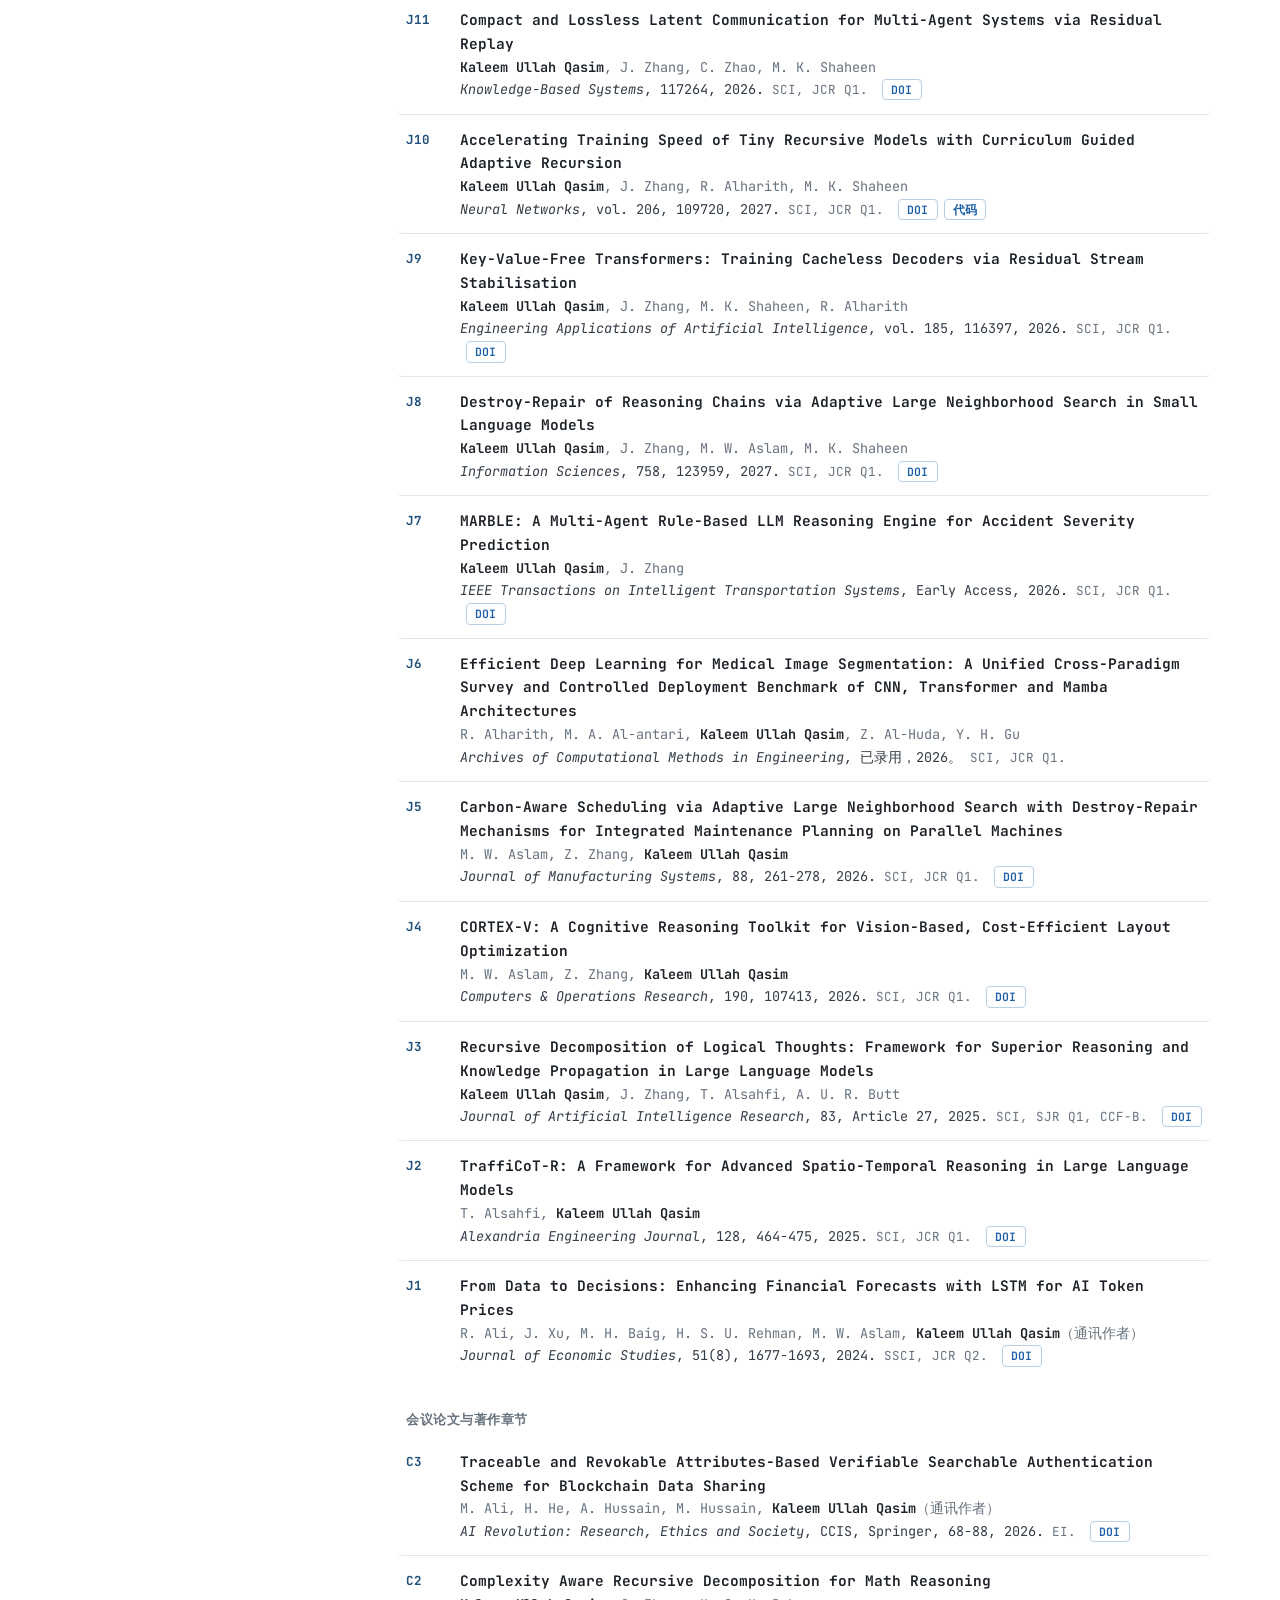
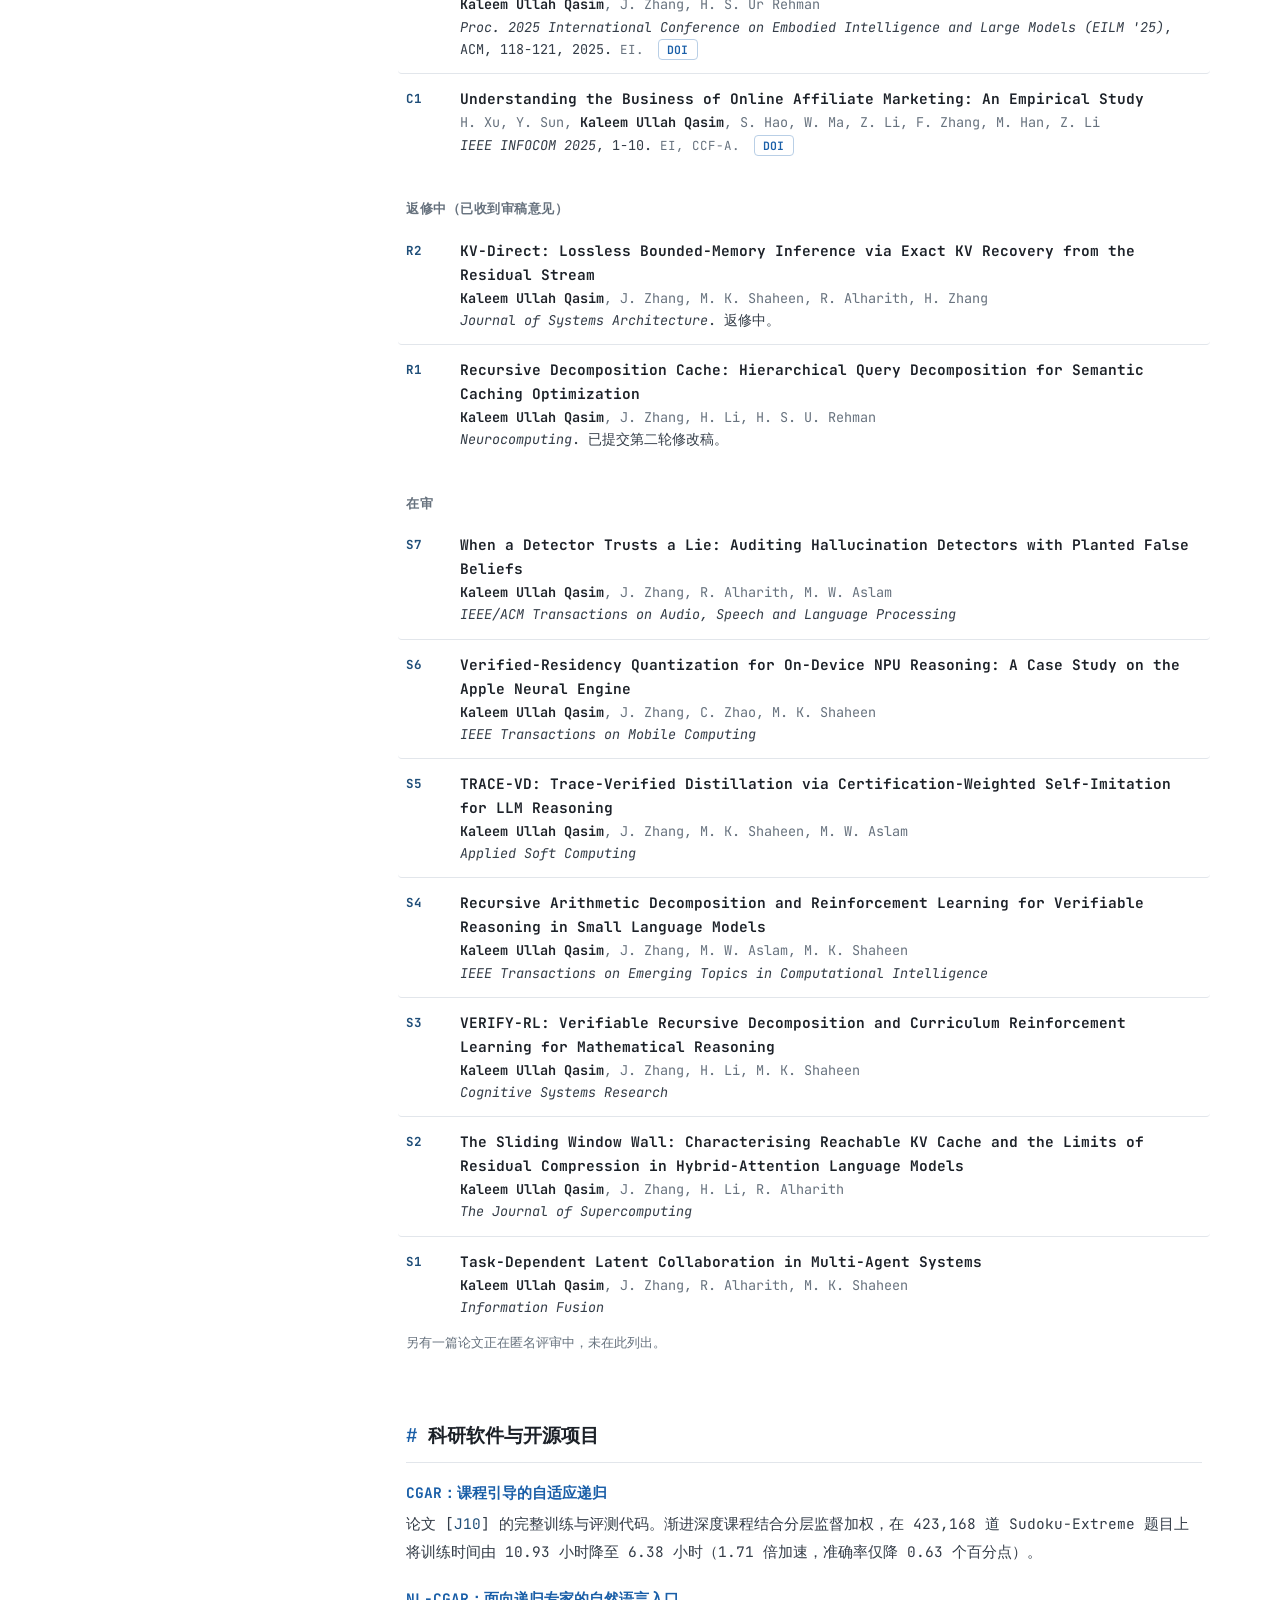
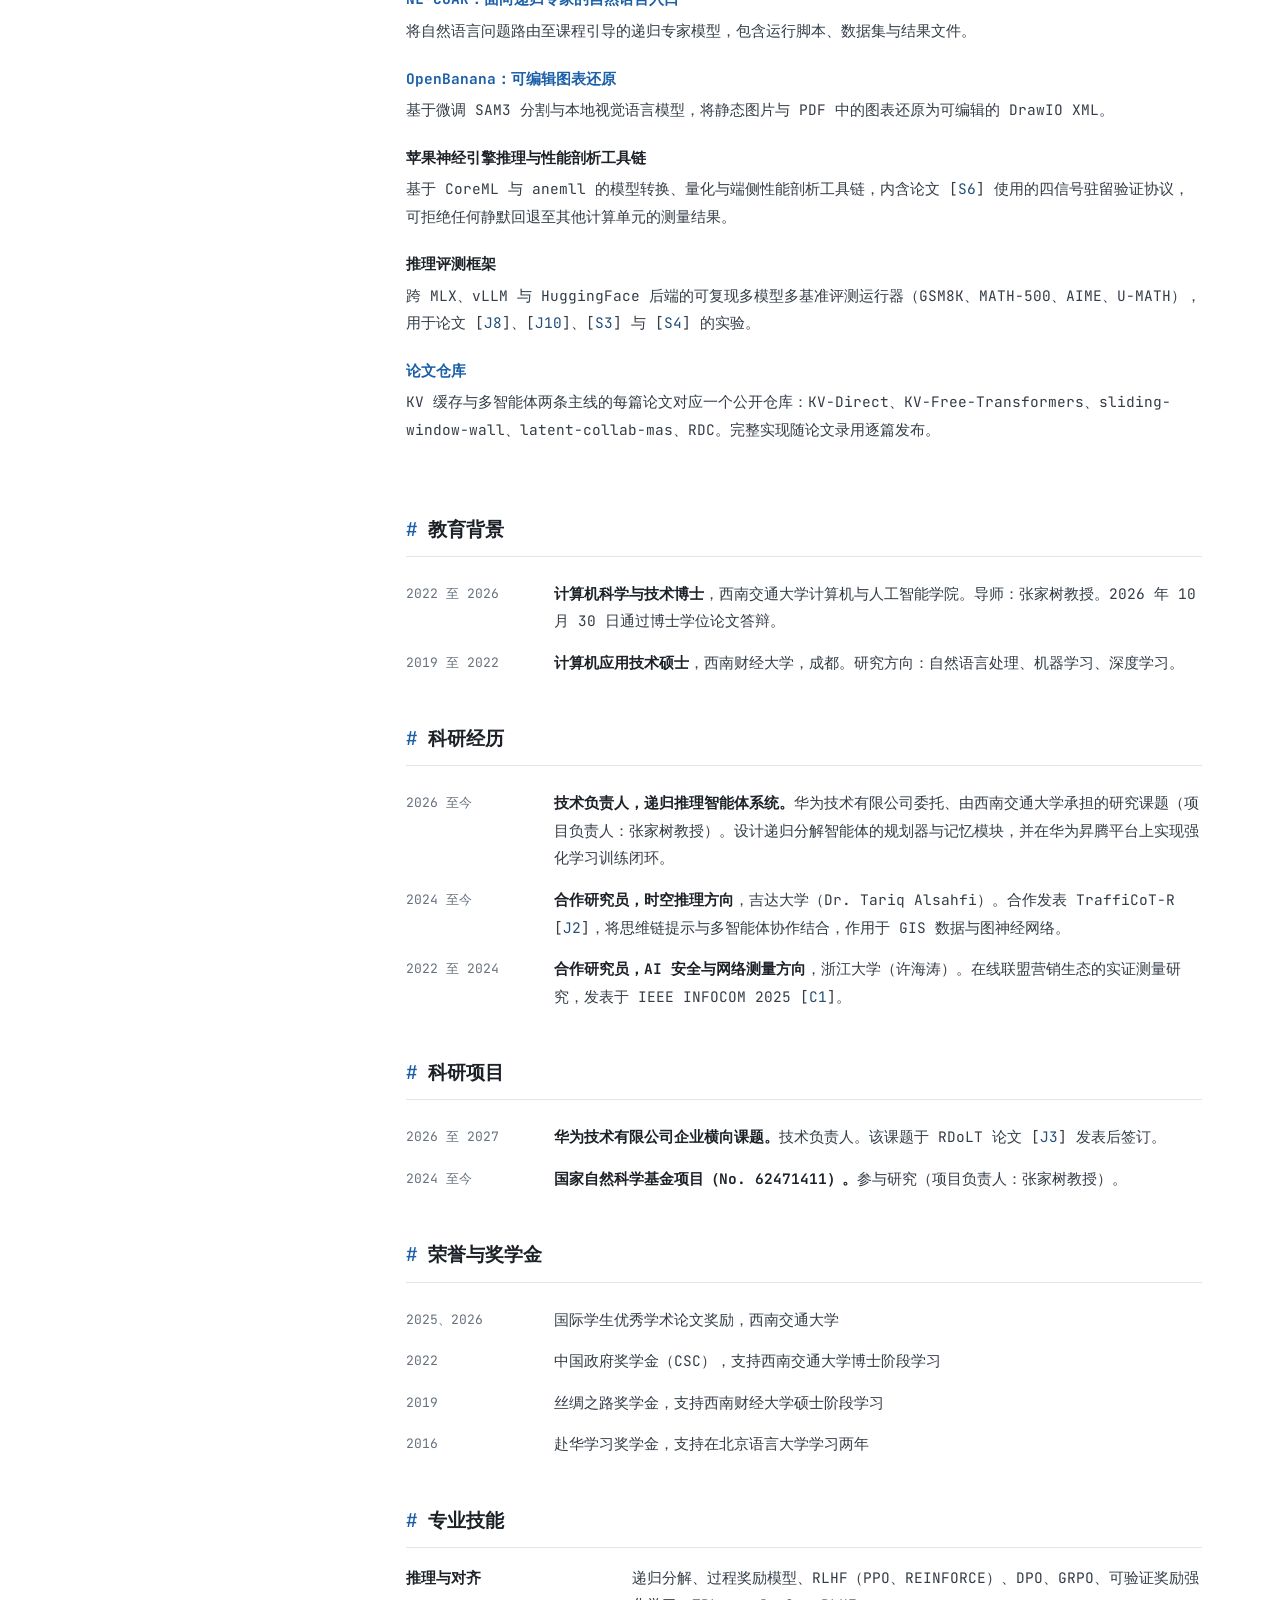
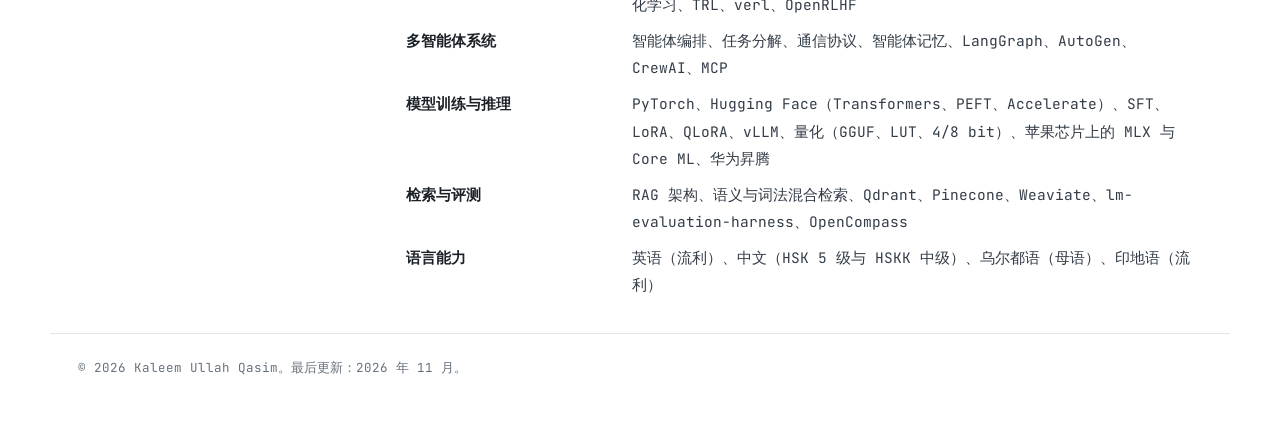
==== commit 3e44533c: "Match EILM proceedings name to the CV Co-Authored-By: Claude Fable 5.2 <noreply@anthropic.com>" ====
--- a/zh/index.html
+++ b/zh/index.html
@@ -179,7 +179,7 @@
     <li id="C2"><span class="tag">C2</span><div>
       <span class="title">Complexity Aware Recursive Decomposition for Math Reasoning</span>
       <span class="authors"><b>Kaleem Ullah Qasim</b>, J. Zhang, H. S. Ur Rehman</span>
-      <span class="venue"><i>Proc. International Conference on Embodied Intelligence and Large Models (EILM '25)</i>, ACM, 118-121, 2025. <span class="rank">EI.</span> <a class="btn" href="https://doi.org/10.1145/3788731.3788750">DOI</a></span>
+      <span class="venue"><i>Proc. 2025 International Conference on Embodied Intelligence and Large Models (EILM '25)</i>, ACM, 118-121, 2025. <span class="rank">EI.</span> <a class="btn" href="https://doi.org/10.1145/3788731.3788750">DOI</a></span>
     </div></li>
     <li id="C1"><span class="tag">C1</span><div>
       <span class="title">Understanding the Business of Online Affiliate Marketing: An Empirical Study</span>
